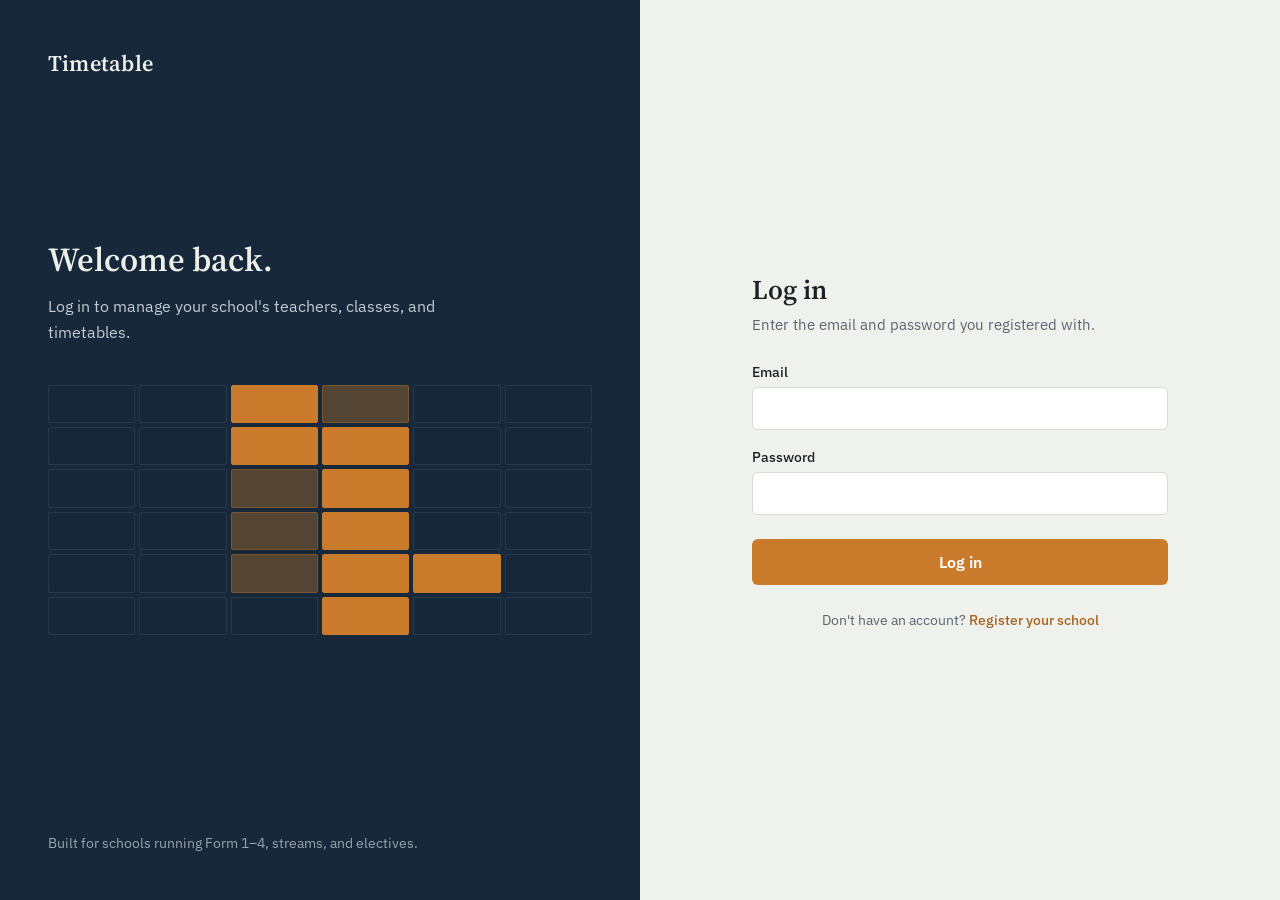
==== Frontend/forms-classes.html @ 4db3d022 "initial commit" ====
<!DOCTYPE html>
<html lang="en">
<head>
  <meta charset="UTF-8">
  <meta name="viewport" content="width=device-width, initial-scale=1">
  <title>Grades & Streams — School Timetable System</title>
  <link rel="stylesheet" href="forms-classes.css">
</head>
<body>
  <div class="app-shell">
    <aside class="sidebar">
      <div class="sidebar__brand">
        Timetable
        <span id="schoolNameTag">Loading…</span>
      </div>

      <div class="sidebar__label">SETUP</div>
      <nav class="sidebar__nav">
        <a href="dashboard.html" class="sidebar__link">
          <span class="sidebar__step-num">1</span> School overview
        </a>
        <a href="forms-classes.html" class="sidebar__link active">
          <span class="sidebar__step-num">2</span> Grades &amp; streams
        </a>
        <a href="teachers.html" class="sidebar__link">
          <span class="sidebar__step-num">3</span> Teachers
        </a>
        <a href="subjects.html" class="sidebar__link">
          <span class="sidebar__step-num">4</span> Subjects &amp; requirements
        </a>
        <a href="resources.html" class="sidebar__link">
          <span class="sidebar__step-num">5</span> Resources
        </a>
        <a href="option-blocks.html" class="sidebar__link">
          <span class="sidebar__step-num">6</span> Electives
        </a>
        <a href="constraints.html" class="sidebar__link">
          <span class="sidebar__step-num">7</span> Teacher constraints
        </a>
        <a href="periods.html" class="sidebar__link">
          <span class="sidebar__step-num">8</span> Weekly periods
        </a>
        <a href="generate.html" class="sidebar__link">
          <span class="sidebar__step-num">9</span> Generate &amp; view timetable
        </a>
      </nav>

      <div class="sidebar__term">
        <div class="sidebar__term-label">ACTIVE TERM</div>
        <div class="sidebar__term-value" id="termValue">—</div>
      </div>
    </aside>

    <main class="main">
      <div class="main__header">
        <div>
          <div class="main__breadcrumb">Setup / Grades &amp; streams</div>
          <h1 class="main__title">Grades &amp; streams</h1>
          <p class="main__subtitle">Add each grade your school runs, then the streams under it — e.g. Form 1, then 1A and 1B.</p>
        </div>
      </div>

      <div class="error-banner-inline" id="errorBanner" style="display:none; background:#FBEAE9; color:#B3261E; border:1px solid rgba(179,38,30,0.25); border-radius:6px; padding:0.7rem 0.9rem; font-size:0.88rem; margin-bottom:1.2rem;"></div>

      <form class="top-add-form" id="addGradeForm">
        <div>
          <label for="gradeNameInput" style="display:block; font-size:0.75rem; color:var(--color-text-muted); margin-bottom:0.3rem;">Grade name</label>
          <input type="text" id="gradeNameInput" placeholder="e.g. Form 1" required>
        </div>
        <button type="submit" class="primary" style="width:auto; margin:0; align-self:flex-end;">Add grade</button>
      </form>

      <div class="grade-list" id="gradeList">
        <p class="loading-text">Loading…</p>
      </div>
    </main>
  </div>

  <script src="common.js"></script>
  <script>
    let schoolId = null;

    function showErr(msg) {
      const el = document.getElementById("errorBanner");
      el.textContent = msg;
      el.style.display = "block";
    }

    function hideErr() {
      document.getElementById("errorBanner").style.display = "none";
    }

    async function loadGrades() {
      const res = await fetch(`${API_BASE}/schools/${schoolId}/grades`, { credentials: "include" });
      const grades = await res.json();

      const listEl = document.getElementById("gradeList");

      if (grades.length === 0) {
        listEl.innerHTML = `<div class="empty-state">No grades added yet. Add your first one above.</div>`;
        return;
      }

      listEl.innerHTML = "";
      for (const grade of grades) {
        const block = document.createElement("div");
        block.className = "grade-block";
        block.innerHTML = `
          <div class="grade-block__header">
            <div class="grade-block__title">${grade.grade_name}</div>
            <button class="icon-btn" data-delete-grade="${grade.id}">Remove</button>
          </div>
          <div class="stream-chips" id="streams-${grade.id}">
            <p class="loading-text">Loading streams…</p>
          </div>
          <form class="inline-add-form" data-add-stream="${grade.id}">
            <input type="text" placeholder="e.g. 1A" required>
            <button type="submit">Add stream</button>
          </form>
        `;
        listEl.appendChild(block);
        loadStreams(grade.id);
      }

      // wire up delete-grade buttons
      listEl.querySelectorAll("[data-delete-grade]").forEach(btn => {
        btn.addEventListener("click", async () => {
          hideErr();
          const gradeId = btn.getAttribute("data-delete-grade");
          try {
            const res = await fetch(`${API_BASE}/schools/${schoolId}/grades/${gradeId}`, {
              method: "DELETE",
              credentials: "include",
            });
            if (!res.ok) throw new Error("Could not remove grade");
            loadGrades();
          } catch (err) {
            showErr(err.message);
          }
        });
      });

      // wire up inline add-stream forms
      listEl.querySelectorAll("[data-add-stream]").forEach(form => {
        form.addEventListener("submit", async (e) => {
          e.preventDefault();
          hideErr();
          const gradeId = form.getAttribute("data-add-stream");
          const input = form.querySelector("input");
          try {
            const res = await fetch(`${API_BASE}/schools/${schoolId}/grades/${gradeId}/streams`, {
              method: "POST",
              headers: { "Content-Type": "application/json" },
              credentials: "include",
              body: JSON.stringify({ stream_name: input.value.trim() }),
            });
            const data = await res.json();
            if (!res.ok) throw new Error(data.error || "Could not add stream");
            input.value = "";
            loadStreams(gradeId);
          } catch (err) {
            showErr(err.message);
          }
        });
      });
    }

    async function loadStreams(gradeId) {
      const res = await fetch(`${API_BASE}/schools/${schoolId}/grades/${gradeId}/streams`, { credentials: "include" });
      const streams = await res.json();
      const container = document.getElementById(`streams-${gradeId}`);

      if (streams.length === 0) {
        container.innerHTML = `<span class="loading-text">No streams yet.</span>`;
        return;
      }

      container.innerHTML = streams.map(s => `
        <span class="stream-chip">
          ${s.streamName}
          <button data-delete-stream="${s.id}" data-grade-id="${gradeId}">✕</button>
        </span>
      `).join("");

      container.querySelectorAll("[data-delete-stream]").forEach(btn => {
        btn.addEventListener("click", async () => {
          hideErr();
          const streamId = btn.getAttribute("data-delete-stream");
          const gId = btn.getAttribute("data-grade-id");
          try {
            const res = await fetch(`${API_BASE}/schools/${schoolId}/grades/${gId}/streams/${streamId}`, {
              method: "DELETE",
              credentials: "include",
            });
            if (!res.ok) throw new Error("Could not remove stream");
            loadStreams(gId);
          } catch (err) {
            showErr(err.message);
          }
        });
      });
    }

    document.getElementById("addGradeForm").addEventListener("submit", async (e) => {
      e.preventDefault();
      hideErr();
      const input = document.getElementById("gradeNameInput");
      try {
        const res = await fetch(`${API_BASE}/schools/${schoolId}/grades`, {
          method: "POST",
          headers: { "Content-Type": "application/json" },
          credentials: "include",
          body: JSON.stringify({ grade_name: input.value.trim() }),
        });
        const data = await res.json();
        if (!res.ok) throw new Error(data.error || "Could not add grade");
        input.value = "";
        loadGrades();
      } catch (err) {
        showErr(err.message);
      }
    });

    (async function init() {
      schoolId = await requireAuth();
      if (!schoolId) return;

      const schoolRes = await fetch(`${API_BASE}/schools/${schoolId}`, { credentials: "include" });
      if (schoolRes.ok) {
        const school = await schoolRes.json();
        document.getElementById("schoolNameTag").textContent = school.name;
      }

      const termRes = await fetch(`${API_BASE}/schools/${schoolId}/current-term`, { credentials: "include" });
      if (termRes.ok) {
        const term = await termRes.json();
        document.getElementById("termValue").textContent = `${term.term_name} · ${term.academic_year}`;
      }

      loadGrades();
    })();
  </script>
</body>
</html>
---- Frontend/forms-classes.css ----
@import url('layout.css');

.grade-list {
  display: flex;
  flex-direction: column;
  gap: 1rem;
}

.grade-block {
  border: 1px solid var(--color-border);
  border-radius: 8px;
  overflow: hidden;
}

.grade-block__header {
  display: flex;
  justify-content: space-between;
  align-items: center;
  padding: 0.9rem 1.1rem;
  background: #F7F8F6;
}

.grade-block__title {
  font-family: var(--font-display);
  font-size: 1.05rem;
  font-weight: 600;
}

.icon-btn {
  background: none;
  border: none;
  color: var(--color-text-muted);
  font-size: 0.85rem;
  cursor: pointer;
  padding: 0.3rem 0.5rem;
}

.icon-btn:hover {
  color: var(--color-error);
}

.stream-chips {
  display: flex;
  flex-wrap: wrap;
  gap: 0.5rem;
  padding: 1rem 1.1rem;
}

.stream-chip {
  display: flex;
  align-items: center;
  gap: 0.5rem;
  background: var(--color-surface);
  border: 1px solid var(--color-border);
  border-radius: 999px;
  padding: 0.35rem 0.5rem 0.35rem 0.85rem;
  font-size: 0.88rem;
}

.stream-chip button {
  background: none;
  border: none;
  color: var(--color-text-muted);
  cursor: pointer;
  font-size: 0.9rem;
  line-height: 1;
  padding: 0.1rem 0.35rem;
}

.stream-chip button:hover {
  color: var(--color-error);
}

.inline-add-form {
  display: flex;
  gap: 0.6rem;
  padding: 0 1.1rem 1rem;
}

.inline-add-form input {
  flex: 1;
  font-size: 0.88rem;
  padding: 0.5rem 0.7rem;
  border: 1px solid var(--color-border);
  border-radius: 6px;
}

.inline-add-form button {
  font-size: 0.85rem;
  font-weight: 500;
  color: var(--color-accent-dark);
  background: none;
  border: 1px solid var(--color-accent);
  border-radius: 6px;
  padding: 0.5rem 0.9rem;
  cursor: pointer;
  white-space: nowrap;
}

.inline-add-form button:hover {
  background: var(--color-accent);
  color: #fff;
}

.top-add-form {
  display: flex;
  gap: 0.7rem;
  margin-bottom: 1.6rem;
}

.top-add-form input {
  flex: 1;
  max-width: 20rem;
  font-size: 0.92rem;
  padding: 0.65rem 0.85rem;
  border: 1px solid var(--color-border);
  border-radius: 6px;
}

.empty-state {
  color: var(--color-text-muted);
  font-size: 0.9rem;
  padding: 1.5rem;
  text-align: center;
}
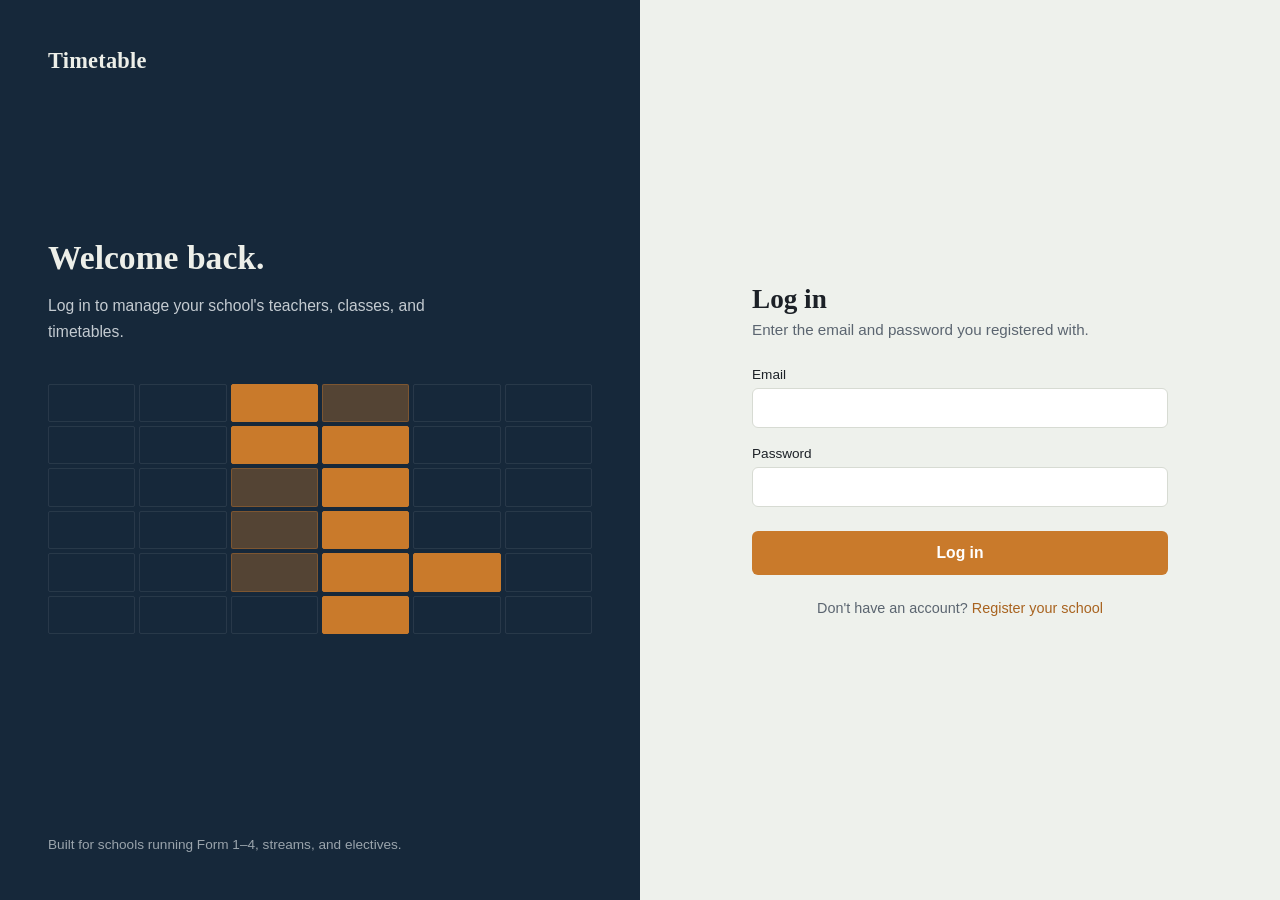
==== commit ca489469: "fixing styling" ====
--- a/Frontend/forms-classes.html
+++ b/Frontend/forms-classes.html
@@ -27,9 +27,6 @@
         </a>
         <a href="subjects.html" class="sidebar__link">
           <span class="sidebar__step-num">4</span> Subjects &amp; requirements
-        </a>
-        <a href="resources.html" class="sidebar__link">
-          <span class="sidebar__step-num">5</span> Resources
         </a>
         <a href="option-blocks.html" class="sidebar__link">
           <span class="sidebar__step-num">6</span> Electives
